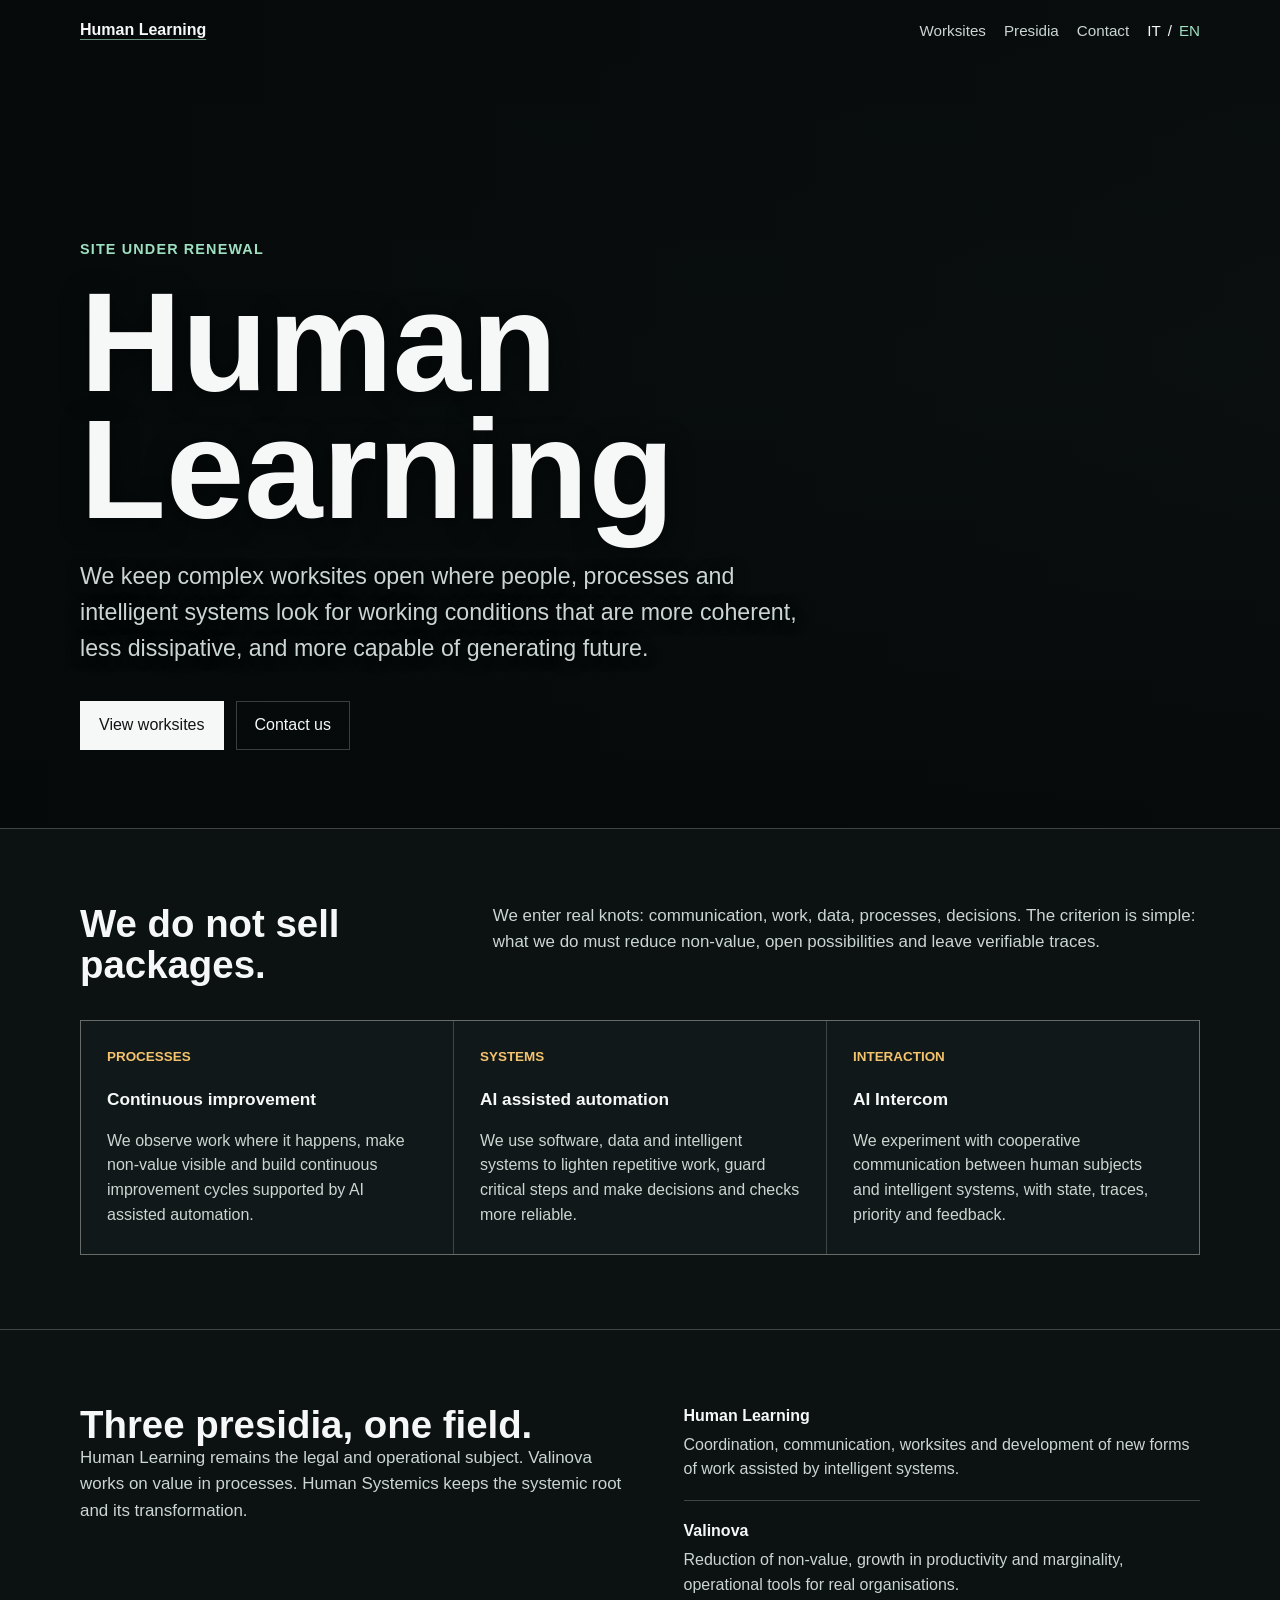
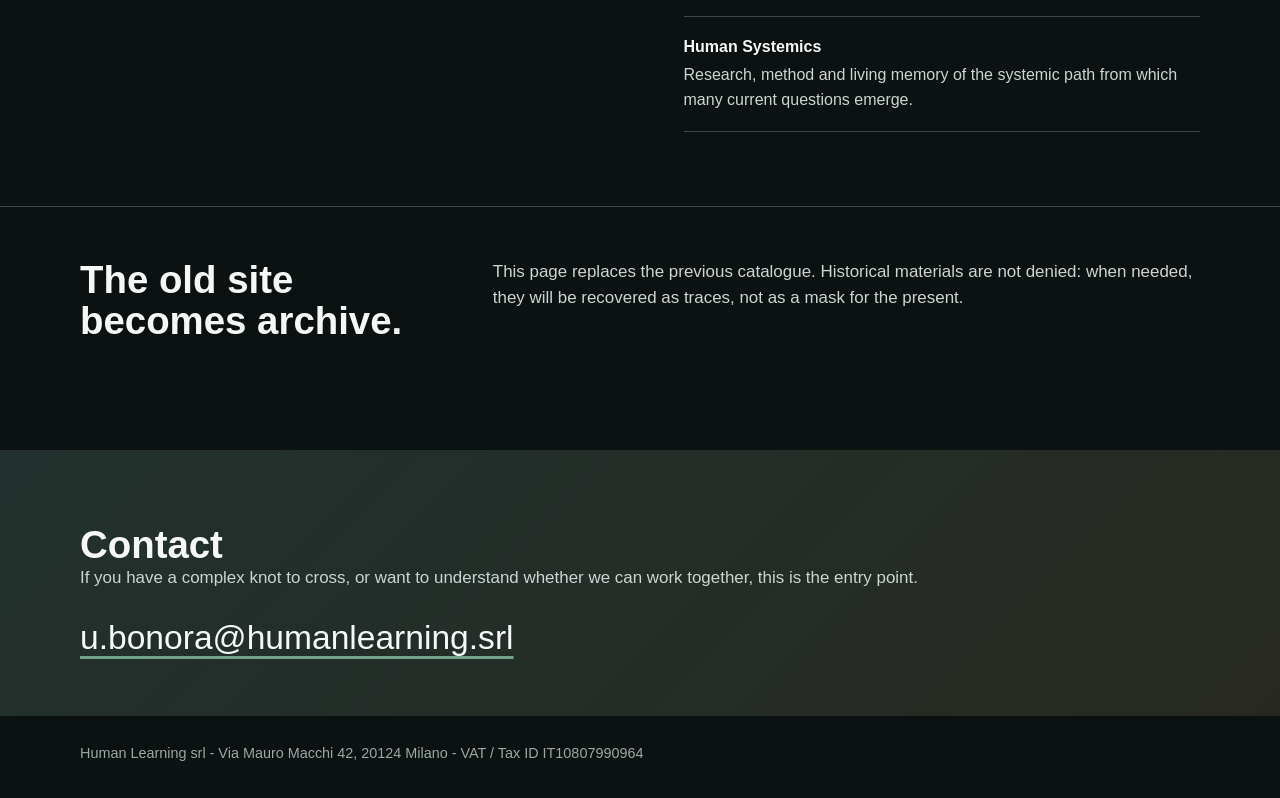
==== en/index.html @ bf4dfcae "Build bilingual Human Learning site" ====
<!doctype html>
<html lang="en">
  <head>
    <meta charset="utf-8">
    <meta name="viewport" content="width=device-width, initial-scale=1">
    <title>Human Learning</title>
    <meta name="description" content="Human Learning supports complex fields where people, processes and intelligent systems look for better working conditions.">
    <link rel="canonical" href="https://humanlearning.srl/en/">
    <link rel="alternate" hreflang="it" href="https://humanlearning.srl/">
    <link rel="alternate" hreflang="en" href="https://humanlearning.srl/en/">
    <link rel="stylesheet" href="../assets/site.css">
  </head>
  <body>
    <header class="topbar" aria-label="Main navigation">
      <a class="brand-mark" href="#top">Human Learning</a>
      <nav class="nav" aria-label="Sections">
        <a class="optional" href="#worksites">Worksites</a>
        <a class="optional" href="#presidia">Presidia</a>
        <a href="#contact">Contact</a>
        <span class="lang"><a href="../">IT</a><span>/</span><span class="active">EN</span></span>
      </nav>
    </header>

    <main id="top">
      <section class="hero" aria-label="Human Learning">
        <video class="video-bg" autoplay loop muted playsinline poster="">
          <source src="../assets/2mega_2.mp4" type="video/mp4">
        </video>
        <div class="shade" aria-hidden="true"></div>
        <div class="hero-inner">
          <p class="eyebrow">Site under renewal</p>
          <h1>Human Learning</h1>
          <p class="lead">
            We keep complex worksites open where people, processes and
            intelligent systems look for working conditions that are more
            coherent, less dissipative, and more capable of generating future.
          </p>
          <div class="hero-actions" aria-label="Primary actions">
            <a class="button primary" href="#worksites">View worksites</a>
            <a class="button" href="mailto:u.bonora@humanlearning.srl">Contact us</a>
          </div>
        </div>
      </section>

      <section class="band" id="worksites">
        <div class="section">
          <div class="section-header">
            <h2>We do not sell packages.</h2>
            <p>
              We enter real knots: communication, work, data, processes,
              decisions. The criterion is simple: what we do must reduce
              non-value, open possibilities and leave verifiable traces.
            </p>
          </div>
          <div class="grid">
            <article class="tile">
              <span class="tag">Processes</span>
              <h3>Continuous improvement</h3>
              <p>
                We observe work where it happens, make non-value visible and
                build continuous improvement cycles supported by AI assisted
                automation.
              </p>
            </article>
            <article class="tile">
              <span class="tag">Systems</span>
              <h3>AI assisted automation</h3>
              <p>
                We use software, data and intelligent systems to lighten
                repetitive work, guard critical steps and make decisions and
                checks more reliable.
              </p>
            </article>
            <article class="tile">
              <span class="tag">Interaction</span>
              <h3>AI Intercom</h3>
              <p>
                We experiment with cooperative communication between human
                subjects and intelligent systems, with state, traces, priority
                and feedback.
              </p>
            </article>
          </div>
        </div>
      </section>

      <section class="band" id="presidia">
        <div class="section">
          <div class="split">
            <div>
              <h2>Three presidia, one field.</h2>
              <p class="note">
                Human Learning remains the legal and operational subject.
                Valinova works on value in processes. Human Systemics keeps
                the systemic root and its transformation.
              </p>
            </div>
            <ul class="list">
              <li>
                <strong>Human Learning</strong>
                Coordination, communication, worksites and development of new
                forms of work assisted by intelligent systems.
              </li>
              <li>
                <strong>Valinova</strong>
                Reduction of non-value, growth in productivity and marginality,
                operational tools for real organisations.
              </li>
              <li>
                <strong>Human Systemics</strong>
                Research, method and living memory of the systemic path from
                which many current questions emerge.
              </li>
            </ul>
          </div>
        </div>
      </section>

      <section class="band">
        <div class="section compact">
          <div class="section-header">
            <h2>The old site becomes archive.</h2>
            <p>
              This page replaces the previous catalogue. Historical materials
              are not denied: when needed, they will be recovered as traces,
              not as a mask for the present.
            </p>
          </div>
        </div>
      </section>

      <section class="contact" id="contact">
        <div class="section">
          <h2>Contact</h2>
          <p class="note">
            If you have a complex knot to cross, or want to understand whether
            we can work together, this is the entry point.
          </p>
          <p class="contact-line">
            <a href="mailto:u.bonora@humanlearning.srl">u.bonora@humanlearning.srl</a>
          </p>
        </div>
      </section>
    </main>

    <footer class="footer">
      Human Learning srl - Via Mauro Macchi 42, 20124 Milano - VAT / Tax ID IT10807990964
    </footer>
  </body>
</html>
---- assets/site.css ----
:root {
  color-scheme: dark;
  --bg: #0c1112;
  --ink: #f6f8f7;
  --muted: #cbd5d1;
  --quiet: #98aaa3;
  --line: rgba(246, 248, 247, 0.22);
  --panel: rgba(8, 13, 14, 0.72);
  --accent: #9ee0c1;
  --accent-strong: #f4c36d;
  --max: 1120px;
}

* {
  box-sizing: border-box;
}

html {
  scroll-behavior: smooth;
}

body {
  margin: 0;
  background: var(--bg);
  color: var(--ink);
  font-family: Arial, Helvetica, sans-serif;
  line-height: 1.55;
}

a {
  color: inherit;
  text-decoration-color: rgba(158, 224, 193, 0.65);
  text-underline-offset: 0.22em;
}

a:hover {
  color: var(--accent);
}

.topbar {
  position: fixed;
  z-index: 4;
  inset: 0 0 auto;
  display: flex;
  align-items: center;
  justify-content: space-between;
  width: min(var(--max), calc(100% - 32px));
  margin: 0 auto;
  padding: 18px 0;
  pointer-events: none;
}

.topbar a,
.topbar span {
  pointer-events: auto;
}

.brand-mark {
  font-weight: 700;
  letter-spacing: 0;
}

.nav {
  display: flex;
  align-items: center;
  gap: 18px;
  color: var(--muted);
  font-size: 0.95rem;
}

.nav a {
  text-decoration: none;
}

.lang {
  display: inline-flex;
  align-items: center;
  gap: 7px;
  color: var(--ink);
}

.lang .active {
  color: var(--accent);
}

.hero {
  position: relative;
  min-height: 92vh;
  display: flex;
  align-items: flex-end;
  overflow: hidden;
}

.video-bg {
  position: absolute;
  inset: 0;
  width: 100%;
  height: 100%;
  object-fit: cover;
  opacity: 0.8;
}

.shade {
  position: absolute;
  inset: 0;
  background:
    linear-gradient(90deg, rgba(5, 9, 10, 0.9), rgba(5, 9, 10, 0.54) 48%, rgba(5, 9, 10, 0.18)),
    linear-gradient(0deg, rgba(5, 9, 10, 0.82), rgba(5, 9, 10, 0.1) 56%, rgba(5, 9, 10, 0.44));
}

.hero-inner {
  position: relative;
  z-index: 1;
  width: min(var(--max), calc(100% - 32px));
  margin: 0 auto;
  padding: 0 0 78px;
}

.eyebrow {
  margin: 0 0 20px;
  color: var(--accent);
  font-size: 0.9rem;
  font-weight: 700;
  letter-spacing: 0.08em;
  text-transform: uppercase;
}

h1 {
  max-width: 12ch;
  margin: 0;
  font-size: clamp(3.6rem, 11vw, 8.8rem);
  line-height: 0.9;
  font-weight: 700;
  letter-spacing: 0;
  text-shadow: 0 4px 26px rgba(0, 0, 0, 0.52);
}

.lead {
  max-width: 720px;
  margin: 26px 0 0;
  color: var(--muted);
  font-size: clamp(1.14rem, 2.1vw, 1.45rem);
  text-shadow: 0 2px 14px rgba(0, 0, 0, 0.58);
}

.hero-actions {
  display: flex;
  flex-wrap: wrap;
  gap: 12px;
  margin-top: 34px;
}

.button {
  display: inline-flex;
  align-items: center;
  justify-content: center;
  min-height: 44px;
  padding: 11px 18px;
  border: 1px solid var(--line);
  background: rgba(6, 10, 11, 0.42);
  color: var(--ink);
  text-decoration: none;
}

.button.primary {
  background: var(--ink);
  color: #101414;
  border-color: var(--ink);
}

.band {
  border-top: 1px solid var(--line);
}

.section {
  width: min(var(--max), calc(100% - 32px));
  margin: 0 auto;
  padding: 74px 0;
}

.section.compact {
  padding-top: 52px;
}

.section-header {
  display: grid;
  grid-template-columns: minmax(180px, 0.35fr) minmax(0, 0.65fr);
  gap: 32px;
  align-items: start;
  margin-bottom: 34px;
}

h2 {
  margin: 0;
  font-size: clamp(1.6rem, 3vw, 2.45rem);
  line-height: 1.08;
  letter-spacing: 0;
}

.section-header p,
.note {
  margin: 0;
  color: var(--muted);
  font-size: 1.06rem;
}

.grid {
  display: grid;
  grid-template-columns: repeat(3, minmax(0, 1fr));
  gap: 1px;
  border: 1px solid var(--line);
  background: var(--line);
}

.tile {
  min-height: 230px;
  padding: 26px;
  background: #111819;
}

.tile h3 {
  margin: 0 0 16px;
  font-size: 1.08rem;
}

.tile p {
  margin: 0;
  color: var(--muted);
}

.tile .tag {
  display: block;
  margin-bottom: 18px;
  color: var(--accent-strong);
  font-size: 0.84rem;
  font-weight: 700;
  text-transform: uppercase;
}

.split {
  display: grid;
  grid-template-columns: minmax(0, 0.52fr) minmax(0, 0.48fr);
  gap: 44px;
  align-items: start;
}

.list {
  display: grid;
  gap: 18px;
  margin: 0;
  padding: 0;
  list-style: none;
}

.list li {
  padding-bottom: 18px;
  border-bottom: 1px solid var(--line);
  color: var(--muted);
}

.list strong {
  display: block;
  margin-bottom: 4px;
  color: var(--ink);
}

.contact {
  background:
    linear-gradient(135deg, rgba(158, 224, 193, 0.13), rgba(244, 195, 109, 0.1)),
    #101718;
}

.contact .section {
  padding-bottom: 58px;
}

.contact-line {
  margin: 26px 0 0;
  font-size: clamp(1.28rem, 3vw, 2.1rem);
  line-height: 1.2;
}

.footer {
  width: min(var(--max), calc(100% - 32px));
  margin: 0 auto;
  padding: 26px 0 34px;
  color: var(--quiet);
  font-size: 0.9rem;
}

@media (max-width: 800px) {
  .topbar {
    position: absolute;
  }

  .nav {
    gap: 12px;
    font-size: 0.88rem;
  }

  .nav .optional {
    display: none;
  }

  .hero {
    min-height: 88vh;
  }

  h1 {
    max-width: 8ch;
  }

  .section-header,
  .split,
  .grid {
    grid-template-columns: 1fr;
  }

  .tile {
    min-height: auto;
  }
}

@media (max-width: 520px) {
  .hero-inner {
    padding-bottom: 58px;
  }

  .section {
    padding: 54px 0;
  }

  .button {
    width: 100%;
  }
}
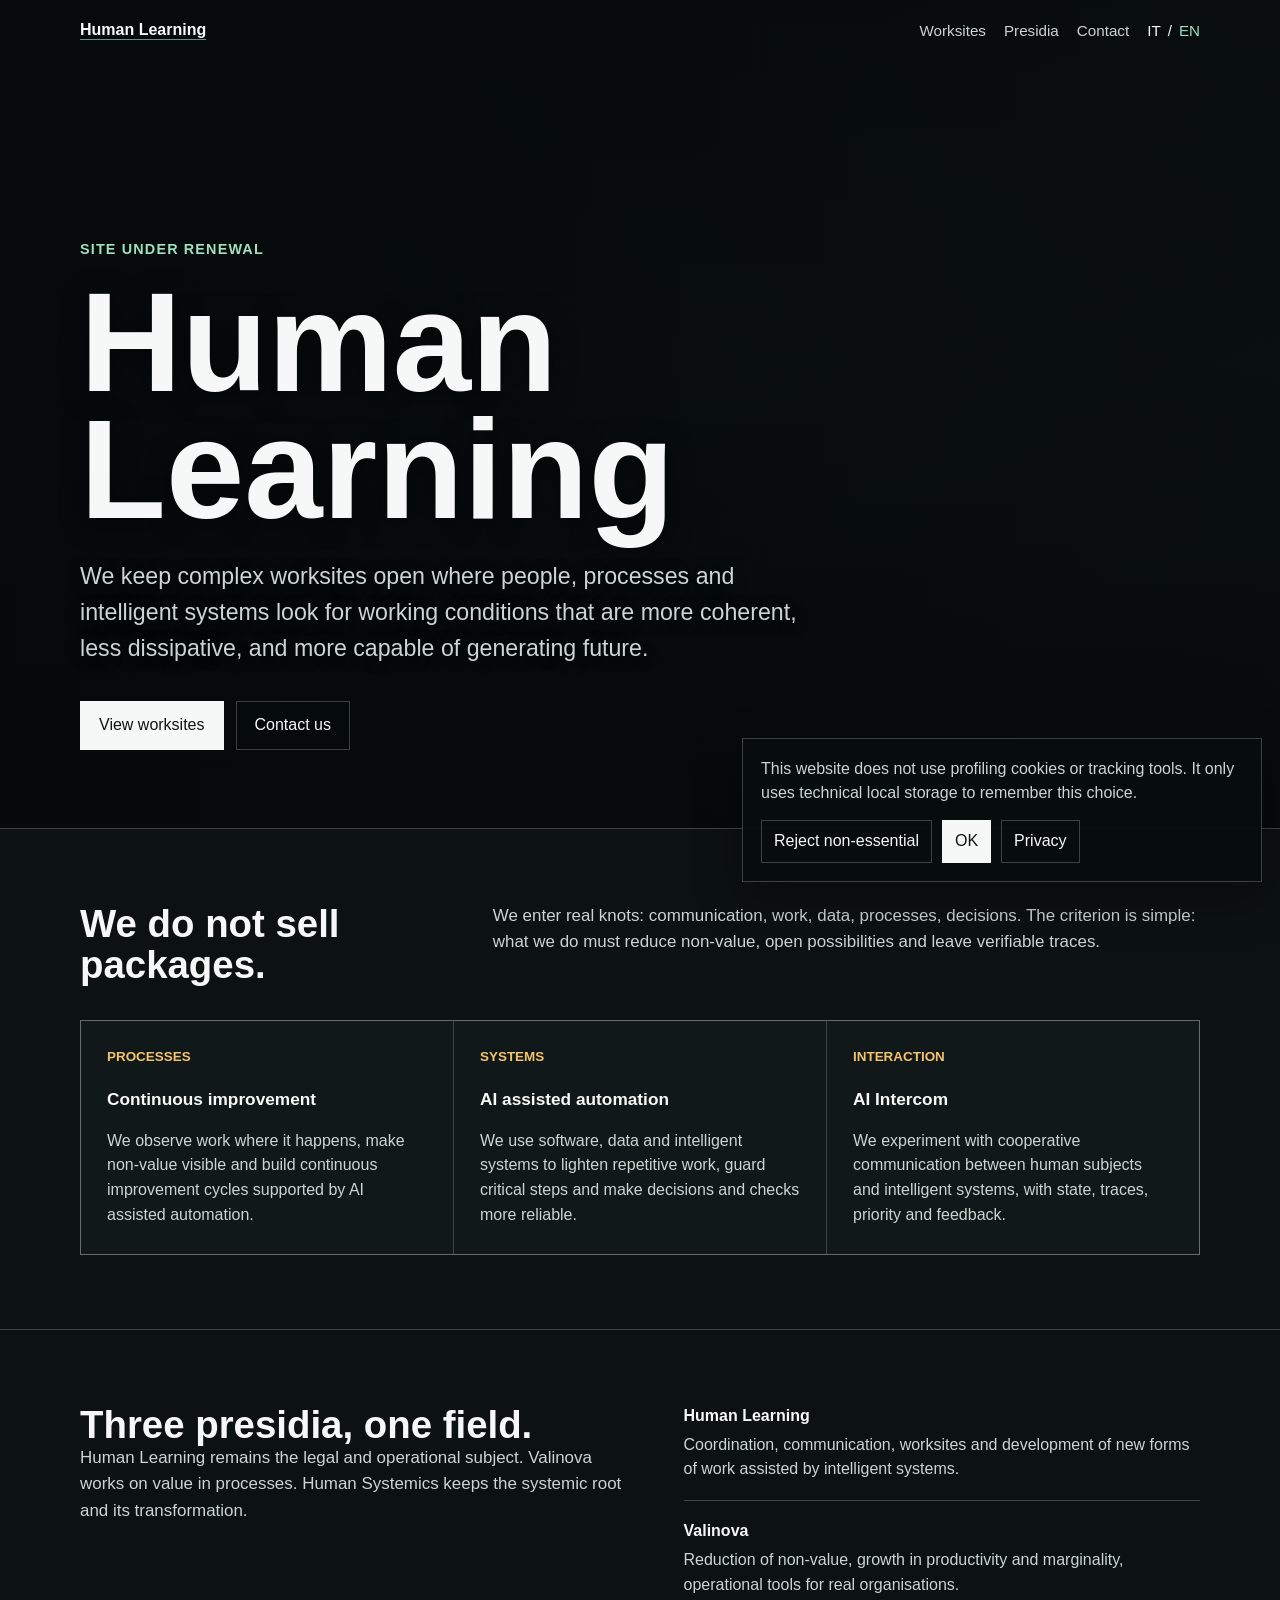
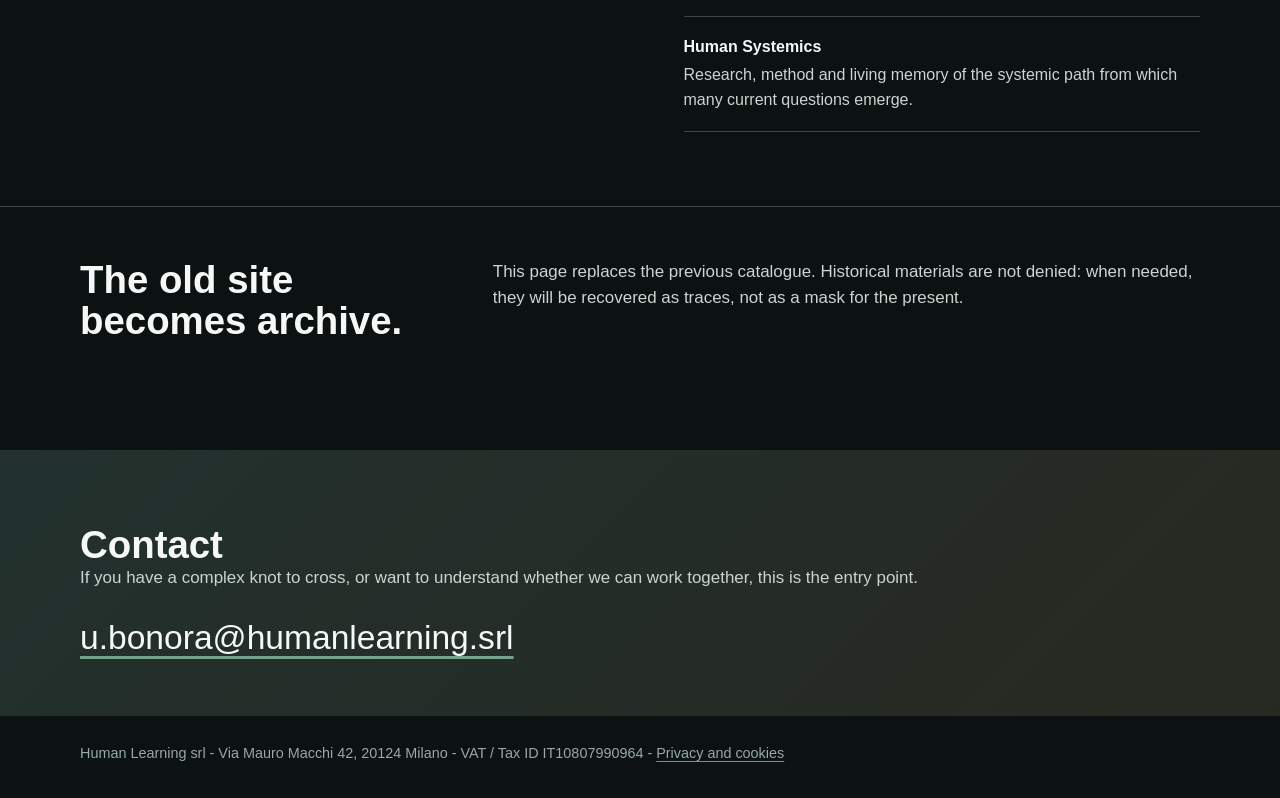
==== commit 8a5d2c0e: "Add privacy and cookie notice" ====
--- a/en/index.html
+++ b/en/index.html
@@ -143,8 +143,22 @@
       </section>
     </main>
 
+    <aside class="privacy-banner" data-privacy-banner hidden aria-label="Privacy and cookie notice">
+      <p>
+        This website does not use profiling cookies or tracking tools. It only
+        uses technical local storage to remember this choice.
+      </p>
+      <div class="privacy-actions">
+        <button type="button" data-privacy-dismiss>Reject non-essential</button>
+        <button type="button" data-privacy-dismiss>OK</button>
+        <a href="privacy.html">Privacy</a>
+      </div>
+    </aside>
+
     <footer class="footer">
-      Human Learning srl - Via Mauro Macchi 42, 20124 Milano - VAT / Tax ID IT10807990964
+      Human Learning srl - Via Mauro Macchi 42, 20124 Milano - VAT / Tax ID IT10807990964 -
+      <a href="privacy.html">Privacy and cookies</a>
     </footer>
+    <script src="../assets/privacy.js"></script>
   </body>
 </html>
--- a/assets/site.css
+++ b/assets/site.css
@@ -288,6 +288,78 @@
   font-size: 0.9rem;
 }
 
+.legal-page {
+  padding-top: 92px;
+}
+
+.legal {
+  max-width: 880px;
+}
+
+.legal h1 {
+  max-width: none;
+  font-size: clamp(2.7rem, 7vw, 5.6rem);
+}
+
+.legal h2 {
+  margin-top: 42px;
+}
+
+.legal p {
+  color: var(--muted);
+}
+
+.legal code {
+  color: var(--accent);
+}
+
+.legal-updated {
+  margin-top: 42px;
+  color: var(--quiet);
+}
+
+.privacy-banner {
+  position: fixed;
+  z-index: 8;
+  right: 18px;
+  bottom: 18px;
+  width: min(520px, calc(100% - 36px));
+  padding: 18px;
+  border: 1px solid var(--line);
+  background: rgba(8, 13, 14, 0.96);
+  box-shadow: 0 16px 42px rgba(0, 0, 0, 0.34);
+}
+
+.privacy-banner p {
+  margin: 0;
+  color: var(--muted);
+}
+
+.privacy-actions {
+  display: flex;
+  flex-wrap: wrap;
+  gap: 10px;
+  margin-top: 14px;
+}
+
+.privacy-actions button,
+.privacy-actions a {
+  min-height: 38px;
+  padding: 8px 12px;
+  border: 1px solid var(--line);
+  background: transparent;
+  color: var(--ink);
+  font: inherit;
+  text-decoration: none;
+  cursor: pointer;
+}
+
+.privacy-actions button:last-of-type {
+  background: var(--ink);
+  color: #101414;
+  border-color: var(--ink);
+}
+
 @media (max-width: 800px) {
   .topbar {
     position: absolute;
@@ -333,4 +405,10 @@
   .button {
     width: 100%;
   }
-}
+
+  .privacy-actions button,
+  .privacy-actions a {
+    flex: 1 1 100%;
+    text-align: center;
+  }
+}
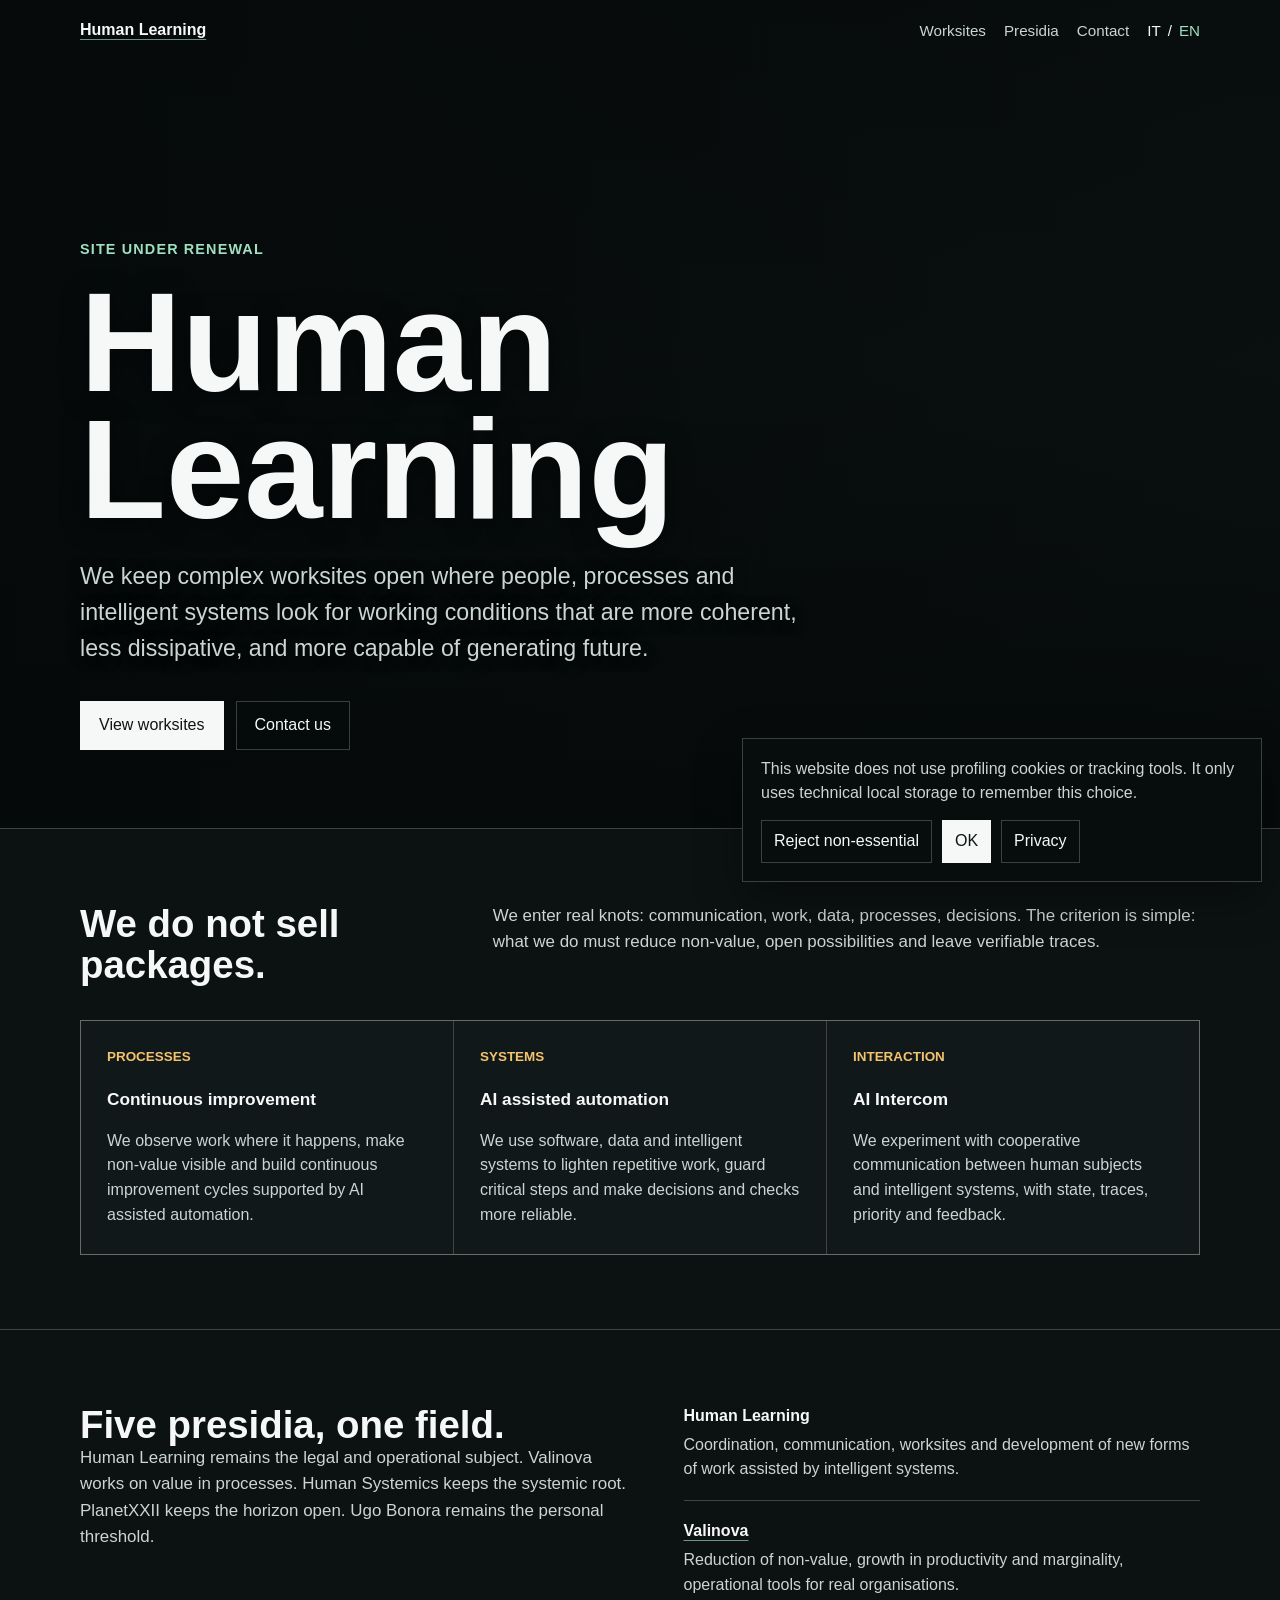
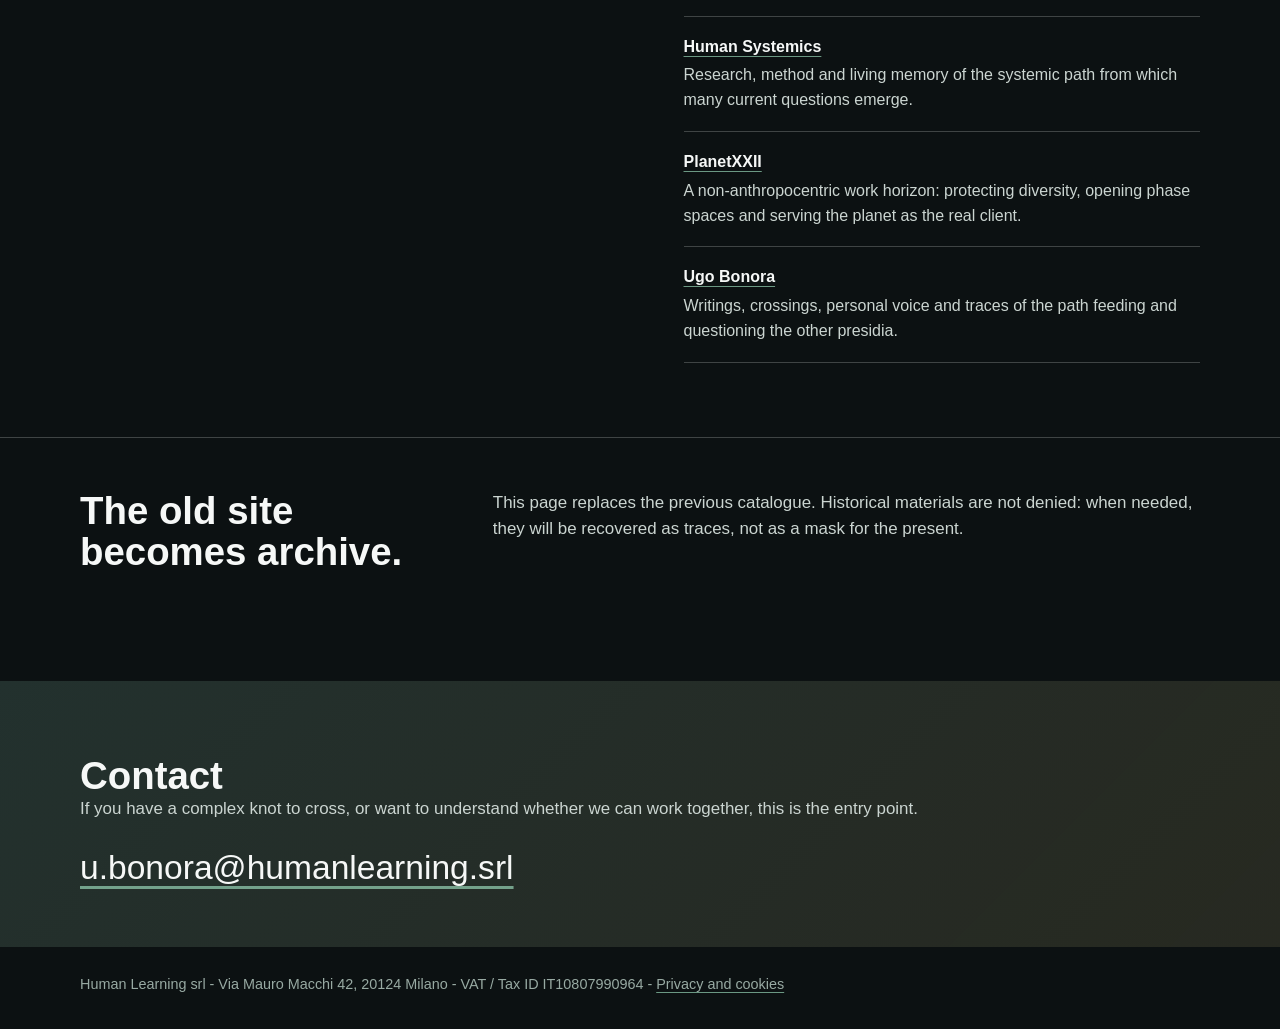
==== commit 92b71dad: "Update presidia map" ====
--- a/en/index.html
+++ b/en/index.html
@@ -88,11 +88,12 @@
         <div class="section">
           <div class="split">
             <div>
-              <h2>Three presidia, one field.</h2>
+              <h2>Five presidia, one field.</h2>
               <p class="note">
                 Human Learning remains the legal and operational subject.
                 Valinova works on value in processes. Human Systemics keeps
-                the systemic root and its transformation.
+                the systemic root. PlanetXXII keeps the horizon open. Ugo
+                Bonora remains the personal threshold.
               </p>
             </div>
             <ul class="list">
@@ -102,14 +103,24 @@
                 forms of work assisted by intelligent systems.
               </li>
               <li>
-                <strong>Valinova</strong>
+                <strong><a href="https://valinova.it/">Valinova</a></strong>
                 Reduction of non-value, growth in productivity and marginality,
                 operational tools for real organisations.
               </li>
               <li>
-                <strong>Human Systemics</strong>
+                <strong><a href="https://humansystemics.net/">Human Systemics</a></strong>
                 Research, method and living memory of the systemic path from
                 which many current questions emerge.
+              </li>
+              <li>
+                <strong><a href="https://planet22.net/">PlanetXXII</a></strong>
+                A non-anthropocentric work horizon: protecting diversity,
+                opening phase spaces and serving the planet as the real client.
+              </li>
+              <li>
+                <strong><a href="https://ugobonora.net/">Ugo Bonora</a></strong>
+                Writings, crossings, personal voice and traces of the path
+                feeding and questioning the other presidia.
               </li>
             </ul>
           </div>
